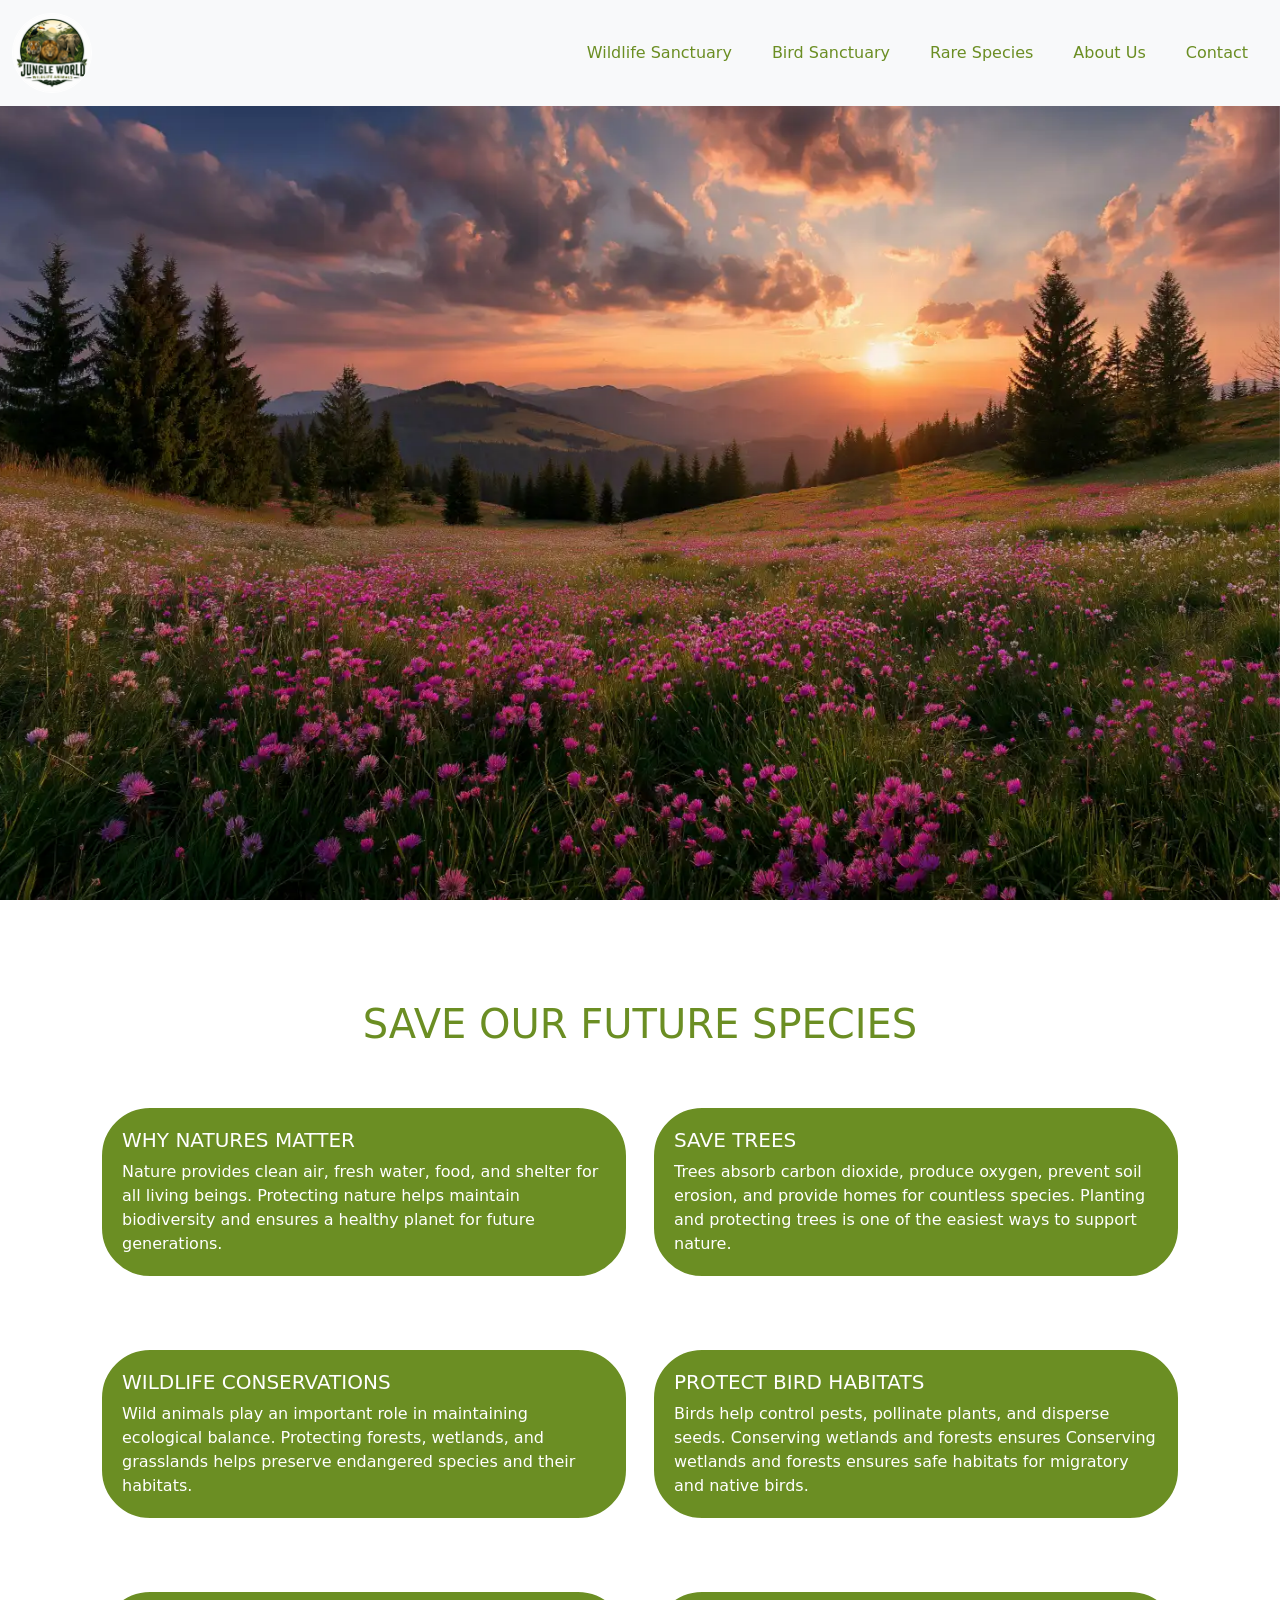
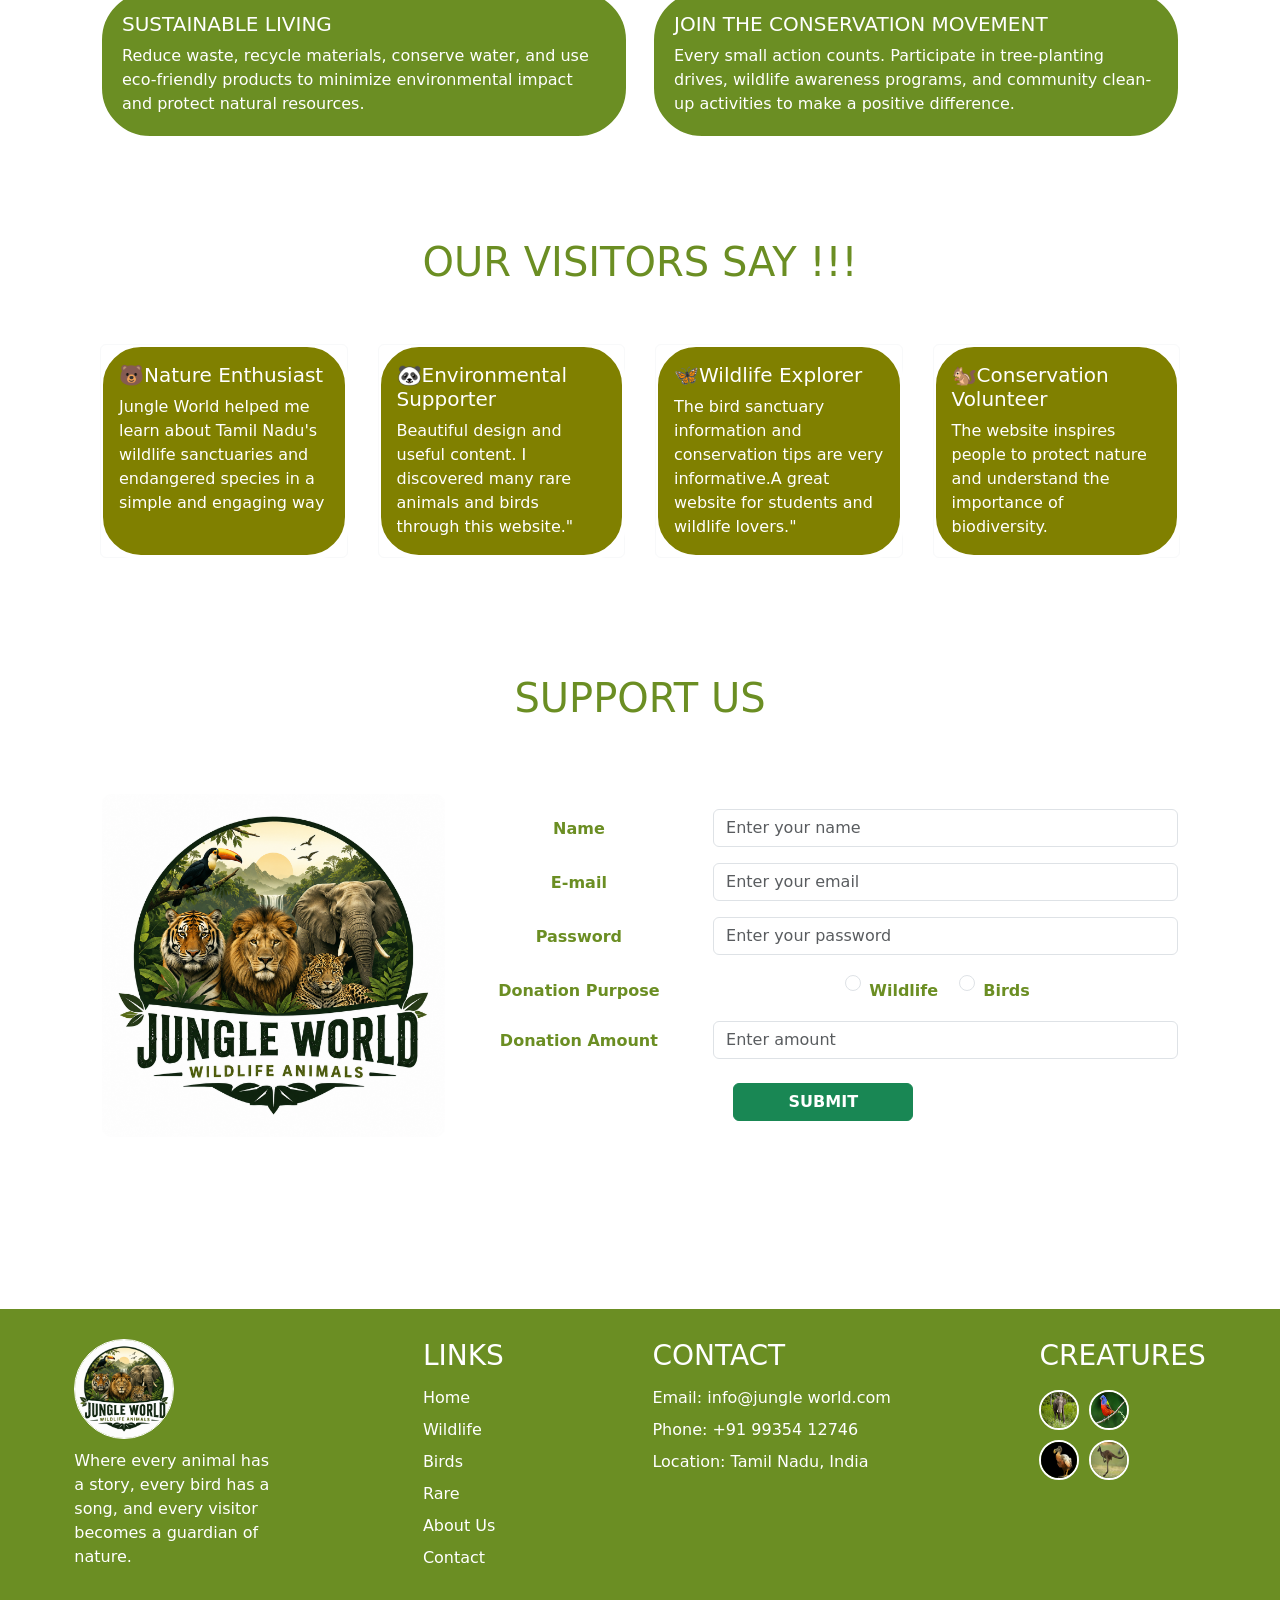
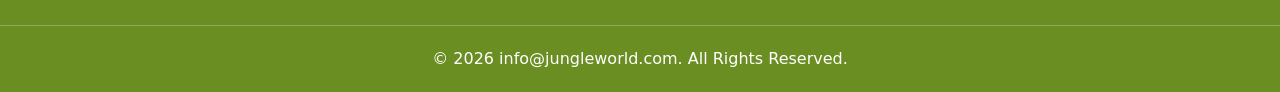
==== about.html @ 13a26d9e "jungle world website" ====
<!DOCTYPE html>
<html lang="en">

<head>
    <meta charset="UTF-8">
    <meta name="viewport" content="width=device-width, initial-scale=1.0">
    <title>about</title>

    <link href="https://cdn.jsdelivr.net/npm/bootstrap@5.3.8/dist/css/bootstrap.min.css" rel="stylesheet">
    <link rel="stylesheet" href="style.css">
</head>

<body>

    <!--Navbar-->
    <nav class="navbar bg-body-tertiary fixed-top">
        <div class="container-fluid">
            <a class="navbar-brand" href="./index.html"><img src="./images/logo.png" alt="img" height="80px"
                    width="80px"></a>
            <div class="offcanvas-body desktop-menu">
                <ul>
                    <a href="./wild.html">
                        <li class="nav-item">Wildlife Sanctuary</li>
                    </a>
                    <a href="./birds.html">
                        <li class="nav-item">Bird Sanctuary</li>
                    </a>
                    <a href="./rare.html">
                        <li class="nav-item">Rare Species</li>
                    </a>
                    <a href="./about.html">
                        <li class="nav-item">About Us</li>
                    </a>
                    <a href="./contact.html">
                        <li class="nav-item">Contact</li>
                    </a>

                </ul>

            </div>
            <div class="menu">
                <button class="navbar-toggler" type="button" data-bs-toggle="offcanvas"
                    data-bs-target="#offcanvasNavbar" aria-controls="offcanvasNavbar" aria-label="Toggle navigation">
                    <span class="navbar-toggler-icon"></span>
                </button>
                <div class="offcanvas offcanvas-end" tabindex="-1" id="offcanvasNavbar"
                    aria-labelledby="offcanvasNavbarLabel">
                    <div class="offcanvas-header">
                        <h5 class="offcanvas-title" id="offcanvasNavbarLabel">Jungel Journey</h5>
                        <button type="button" class="btn-close" data-bs-dismiss="offcanvas" aria-label="Close"></button>
                    </div>
                    <div class="offcanvas-body">
                        <ul class="navbar-nav justify-content-end flex-grow-1 pe-3">
                            <li class="nav-item">
                                <a class="nav-link active" aria-current="page" href="./index.html">Home</a>
                            </li>
                            <li class="nav-item">
                                <a class="nav-link active" aria-current="page" href="./wild.html">Wildlife Sanctuary</a>
                            </li>
                            <li class="nav-item">
                                <a class="nav-link active" aria-current="page" href="./birds.html">Bird Sanctuary</a>
                            </li>
                            <li class="nav-item">
                                <a class="nav-link active" aria-current="page" href="./rare.html">Rare Species</a>
                            </li>
                            <li class="nav-item">
                                <a class="nav-link active" aria-current="page" href="./about.html">About Us</a>
                            </li>
                            <li class="nav-item">
                                <a class="nav-link active" aria-current="page" href="./contact.html">Contact</a>
                            </li>
                        </ul>

                    </div>
                </div>
            </div>
        </div>
    </nav>


    <!-- Carousel 
    <div id="carouselExample" class="carousel slide">
        <div class="carousel-inner">
            <div class="carousel-item active">
                <img src="./images/abt2.jpg" class="d-block w-100" alt="...">
            </div>
            <div class="carousel-item">
                <img src="./images/abt3.webp" class="d-block w-100" alt="...">
            </div>
            <div class="carousel-item">
                <img src="./images/abt.jpg" class="d-block w-100" alt="...">
            </div>
        </div>
        <button class="carousel-control-prev" type="button" data-bs-target="#carouselExample" data-bs-slide="prev">
            <span class="carousel-control-prev-icon" aria-hidden="true"></span>
            <span class="visually-hidden">Previous</span>
        </button>
        <button class="carousel-control-next" type="button" data-bs-target="#carouselExample" data-bs-slide="next">
            <span class="carousel-control-next-icon" aria-hidden="true"></span>
            <span class="visually-hidden">Next</span>
        </button>
    </div>-->

    <!--carousel-->
    <div id="carouselExampleSlidesOnly" class="carousel slide" data-bs-ride="carousel" data-bs-interval="1000">
        <div class="carousel-inner">
            <div class="carousel-item active">
                <img src="./images/abt2.jpg" class="d-block w-100" alt="...">
            </div>
            <div class="carousel-item">
                <img src="./images/abt3.webp" class="d-block w-100" alt="...">
            </div>
            <div class="carousel-item">
                <img src="./images/abt.jpg" class="d-block w-100" alt="...">
            </div>
        </div>
    </div>



    <!--content-->

    <div class="three">
        <div class="third">
            <h1>SAVE OUR FUTURE SPECIES</h1>
            <div class="quotes">
                <div class="row">

                    <div class="col-sm-6 mb-3 mb-sm-0">
                        <div class="card">
                            <div class="card-body">
                                <h5 class="card-title">WHY NATURES MATTER</h5>
                                <p class="card-text">Nature provides clean air, fresh water, food, and shelter for all
                                    living beings. Protecting nature helps maintain biodiversity and ensures a healthy
                                    planet for future generations.</p>

                            </div>
                        </div>

                    </div>

                    <div class="col-sm-6">
                        <div class="card">
                            <div class="card-body">
                                <h5 class="card-title">SAVE TREES</h5>
                                <p class="card-text">Trees absorb carbon dioxide, produce oxygen, prevent soil erosion,
                                    and
                                    provide homes for countless species. Planting and protecting trees is one of the
                                    easiest
                                    ways to support nature.</p>
                            </div>
                        </div>
                    </div>

                    <div class="col-sm-6">
                        <div class="card" style="margin-top: 20px;">
                            <div class="card-body">
                                <h5 class="card-title">WILDLIFE CONSERVATIONS</h5>
                                <p class="card-text">Wild animals play an important role in maintaining ecological
                                    balance.
                                    Protecting forests, wetlands, and grasslands helps preserve endangered species and
                                    their
                                    habitats.</p>
                            </div>
                        </div>
                    </div>

                    <div class="col-sm-6">
                        <div class="card" style="margin-top: 20px;">
                            <div class="card-body">
                                <h5 class="card-title">PROTECT BIRD HABITATS</h5>
                                <p class="card-text">Birds help control pests, pollinate plants, and disperse seeds.
                                    Conserving wetlands and forests ensures Conserving wetlands and forests ensures safe habitats for migratory and native
                                    birds.
                                </p>
                            </div>
                        </div>
                    </div>

                    <div class="col-sm-6">
                        <div class="card" style="margin-top: 20px;">
                            <div class="card-body">
                                <h5 class="card-title">SUSTAINABLE LIVING</h5>
                                <p class="card-text">Reduce waste, recycle materials, conserve water, and use
                                    eco-friendly
                                    products to minimize environmental impact and protect natural resources.</p>
                            </div>
                        </div>
                    </div>

                    <div class="col-sm-6">
                        <div class="card" style="margin-top: 20px;">
                            <div class="card-body">
                                <h5 class="card-title">JOIN THE CONSERVATION MOVEMENT</h5>
                                <p class="card-text">Every small action counts. Participate in tree-planting drives,
                                    wildlife awareness programs, and community clean-up activities to make a positive
                                    difference.</p>
                            </div>
                        </div>
                    </div>


                </div>
            </div>
        </div>
    </div>

    <!--reviews-->

    <h1 class="revv">OUR VISITORS SAY !!!</h1>
    <div class="reviews">


        <div class="card border-light mb-3" style="max-width: 18rem;">

            <div class="card-body">
                <h5 class="card-title">🐻Nature Enthusiast</h5>
                <p class="card-text">Jungle World helped me learn about Tamil Nadu's wildlife sanctuaries and
                    endangered
                    species in a simple and engaging way</p>
            </div>
        </div>

        <div class="card border-light mb-3" style="max-width: 18rem;">

            <div class="card-body">
                <h5 class="card-title">🐼Environmental Supporter</h5>
                <p class="card-text">Beautiful design and useful content. I discovered many rare animals and birds
                    through this website."</p>
            </div>
        </div>

        <div class="card border-light mb-3" style="max-width: 18rem;">

            <div class="card-body">
                <h5 class="card-title">🦋Wildlife Explorer</h5>
                <p class="card-text">The bird sanctuary information and conservation tips are very informative.A
                    great
                    website for students and wildlife lovers."</p>
            </div>
        </div>

        <div class="card border-light mb-3" style="max-width: 18rem;">

            <div class="card-body">
                <h5 class="card-title">🐿️Conservation Volunteer</h5>
                <p class="card-text">The website inspires people to protect nature and understand the importance of
                    biodiversity.</p>
            </div>
        </div>
    </div>


    <!--donation-->

    <div class="dona">
        <h1>SUPPORT US</h1>

        <div class="donation-form container">
            <div class="row align-items-center">

                <!-- Image -->
                <div class="col-md-4 text-center">
                   <a href="./index.html"><img src="./images/logo.png" alt="Donation" class="img-fluid"></a>
                </div>

                <!-- Form -->
                <div class="col-md-8">
                    <form>

                        <div class="row mb-3">
                            <div class="col-md-4">
                                <label>Name</label>
                            </div>
                            <div class="col-md-8">
                                <input type="text" class="form-control" placeholder="Enter your name">
                            </div>
                        </div>

                        <div class="row mb-3">
                            <div class="col-md-4">
                                <label>E-mail</label>
                            </div>
                            <div class="col-md-8">
                                <input type="email" class="form-control" placeholder="Enter your email">
                            </div>
                        </div>

                        <div class="row mb-3">
                            <div class="col-md-4">
                                <label>Password</label>
                            </div>
                            <div class="col-md-8">
                                <input type="password" class="form-control" placeholder="Enter your password">
                            </div>
                        </div>

                        <div class="row mb-3">
                            <div class="col-md-4">
                                <label>Donation Purpose</label>
                            </div>
                            <div class="col-md-8">

                                <div class="form-check form-check-inline">
                                    <input class="form-check-input" type="radio" name="purpose" id="wildlife">
                                    <label class="form-check-label" for="wildlife">Wildlife</label>
                                </div>

                                <div class="form-check form-check-inline">
                                    <input class="form-check-input" type="radio" name="purpose" id="birds">
                                    <label class="form-check-label" for="birds">Birds</label>
                                </div>

                            </div>
                        </div>

                        <div class="row mb-4">
                            <div class="col-md-4">
                                <label>Donation Amount</label>
                            </div>
                            <div class="col-md-8">
                                <input type="number" class="form-control" placeholder="Enter amount">
                            </div>
                        </div>

                        <button type="submit" class="btn btn-success">
                            SUBMIT
                        </button>

                    </form>
                </div>

            </div>
        </div>
    </div>

    <!--footer-->

    <footer class="foot">
        <div class="foot1">

            <div class="section1">
                <a href="./index.html"><img src="./images/logo.png" alt="img" height="100px" width="100px"></a>
                <p>Where every animal has a story, every bird has a song, and every visitor becomes a guardian of
                    nature.</p>
            </div>

            <div class="section2">
                <h3>LINKS</h3>
                <div class="conn">
                    <a href="./index.html">
                        <p>Home</p>
                    </a>
                    <a href="./wild.html">
                        <p>Wildlife</p>
                    </a>
                    <a href="./birds.html">
                        <p>Birds</p>
                    </a>
                    <a href="./rare.html">
                        <p>Rare</p>
                    </a>
                    <a href="./about.html">
                        <p>About Us</p>
                    </a>
                    <a href="./contact.html">
                        <p>Contact</p>
                    </a>
                </div>

            </div>



            <div class="section3">
                <h3>CONTACT</h3>
                <div class="secc">
                    <p>Email: info@jungle world.com</p>
                    <p>Phone: +91 99354 12746</p>
                    <p>Location: Tamil Nadu, India</p>
                </div>
            </div>

            <div class="section4">
                <h3>CREATURES</h3>
                <div class="se4">

                    <img src="./images/asia.jpg" alt="" height="40px" width="40px">
                    <img src="./images/bird1.jpg" alt="" height="40px" width="40px">
                    <img src="./images/dodo.webp" alt="" height="40px" width="40px">
                    <img src="./images/kangaroo.jpg" alt="" height="40px" width="40px">

                </div>
            </div>
        </div>
        <br>
        <hr>

        <div class="at">
            <p>© 2026 info@jungleworld.com. All Rights Reserved.</p>
        </div>

    </footer>

















    <script src="https://cdn.jsdelivr.net/npm/bootstrap@5.3.8/dist/js/bootstrap.bundle.min.js"></script>
</body>

</html>
---- style.css ----
/*home*/


.navbar-brand img {
    border: 1px solid white;
    border-radius: 100px;
    transition: 0.5;
}

.navbar-brand:hover {
    transform: scale(1.1);
}

.navbar-nav .nav-link {
    color: olivedrab !important;
    text-transform: uppercase;

}

#offcanvasNavbarLabel {
    color: olive !important;
    text-transform: uppercase;
}

.offcanvas-body ul {
    display: flex;
    justify-content: space-evenly;
    list-style: none;
    margin: 20px;
}

.offcanvas-body a{
    text-decoration: none;
    color: olivedrab;

}



/*carousel*/
 .carousel-item{
    height: 900px;
}

.carousel-item img{
    width: 100%;
    height: 100%;
    object-fit: cover;
}



/*about section*/

.secty {
    padding-top: 100px;
    text-align: center;
    margin-left: 100px;
    margin-right: 100px;
    color: olivedrab;
}

.sectyy p{
    width: 100%;
    max-width: 1150px;
    padding: 20px;
    color: black;
    margin: auto;
}

video {
    height: auto;
    max-width: 600px;
    width: 100%;
}

/*feature animals*/

.feat h2{
    padding-top: 100px;
}
.one img {
    border-radius: 30px;
    transition: 0.5s;
}

.one h5,
.one p{
    text-align: center;
}

.one img:hover {
    transform: scale(1.1);
}


/*wildlife habit*/

.habit .card{
    transition: 0.5s;
    margin: 10px 10px;
}

.habit .card:hover{
    transform: scale(1.1);

}

.habit h5,
.habit p{
    text-align: center;
}


/*map section*/

.map h1{
    text-align: center;
    padding-top: 50px;
    color: olivedrab;
}

.mapp{
    margin: 50px auto;
    width: fit-content;
    padding-top: 50px;
    transition: 0.5s;

}

.mapp:hover{
    transform: scale(1.1);
}

/*why section*/

.aboutt {
    padding: 80px 10%;
    text-align: center;
}

.aboutt h2 {
    margin-bottom: 40px;
    font-size: 40px;
    padding-top: 30px;
    color: olivedrab;
}

.aboutt-containerr {
    display: flex;
    gap: 25px;
    justify-content: center;
    flex-wrap: wrap;
    padding-top: 50px;
}

.cardd {
    background: white;
    padding: 30px;
    max-width: 300px;
    width: 100%;
    border-radius: 15px;
    box-shadow: 0 5px 15px rgba(0, 0, 0, 0.1);
    transition: 0.3s;
}

.cardd:hover {
    transform: translateY(+10px);
}

/*footer*/

.foot {
    background-color: olivedrab;
    color: white;
    padding-top: 30px;
    margin-top: 40px;
}

.foot1 {
    display: flex;
    justify-content:space-around;
}


.section1 img {
    border: 1px solid white;
    border-radius: 90px;
    transition: 0.9s;
}

.section1 img:hover {
    transform: scale(0.9);
}

.section1 p {
    padding-top: 10px;
    width: 200px;
    line-height: 1.5;
}
.section2 .conn{
        padding-top: 10px;
}
.conn a {
    text-decoration: none;
    cursor: pointer;
    color: white;
    line-height: 1;
}

.secc {
    padding-top: 10px;
    line-height: 1;
}


.se4 {
    display: grid;
    grid-template-columns: auto auto;
    gap: 10px;
    width: fit-content;
    transition: 0.6s;
    padding-top: 10px;
}

.se4 img {
    border: 2px solid white;
    border-radius: 80px;
    transition: 0.8s;

}

.se4 img:hover {
    transform: scale(1.2);
}

.at {
    text-align: center;
    padding: 5px;
}



/*wild*/

/*sanc*/


.sancc h3 {
    text-align: center;
    padding-top: 100px;
    color: olivedrab;
}

.sanc {
    display: grid;
    grid-template-columns: auto auto auto;
    padding-top: 50px;
    justify-content:center;
}
.sanc .card{
    margin: 20px 10px;
    transition: 0.5s;

}
.sanc .card:hover{
    transform: scale(1.1);

}

.card-img-top {
    padding: 15px;
}


.card-boody h5,
.card-boody p{
    text-align: center;
    padding: 10px;
}


/*map*/

.wild{
    padding-top: 100px;
}
.wild h3{
    text-align: center;
    color: olivedrab;
}

.wmap {
    padding-top: 50px;
    display: grid;
    grid-template-columns: auto auto ;
    justify-content:space-evenly;
}
.con33 h5{
    text-align: center;
    padding: 10px;
}


.para h5 {
    padding-top: 20px;
    font-style: italic;
    font-weight: 500;
    border: 2px solid black;
    border-radius: 10px;
    transition: 0.5s;
    padding: 15px;
    box-shadow: 2px 2px 2px black;
}

.para h5:hover {
    transform: scale(1.1);
}


/*rare */
/*extint species*/

.container h2{
    padding-top: 50px;
    color: olivedrab;
}

.card{
    margin-bottom: 50px;
}
.card img{
    width:100%;
    height: 250px;
    object-fit: cover;
}

.card-bodyy h5,
.card-bodyy p {
    text-align: center;
    padding: 5px;
}


/*about*/

/*content*/


.three {
    margin-left: 100px;
    margin-right: 100px;
}

.third h1 {
    text-align: center;
    padding-top: 100px;
    color: olivedrab;
}

.quotes {
    padding-top: 50px;
}

.quotes .card-body{
    border: 2px solid white;
    border-radius: 50px;
    background-color: olivedrab;
    color: white;
    padding: 20px;
}

.quotes .card{
    border: none;
}

/*reviews*/

.revv{
    padding-top: 50px; 
    text-align: center;
    color: olivedrab;
}


.reviews {
    padding-top: 50px;
    gap: 30px;
    margin-left: 100px;
    margin-right: 100px;
    display: grid;
    grid-template-columns: auto auto auto auto;
}


.reviews .card-body {
    border: 2px solid white;
    border-radius: 40px;
    box-shadow: 2px 2px 2px 2px;
    transition: 0.5s;
    background-color: olive;
    color: white;
}

.reviews .card-body:hover{
    transform:scale(1.1)
}


.dona {
    padding: 100px 0;
    text-align: center;
    color: olivedrab;
}

.donation-form {
    margin-top: 40px;
    border: 2px solid white;
    border-radius: 10px;
    padding: 30px;
}

.donation-form img {
    border-radius: 10px;
}

.donation-form label {
    font-weight: bold;
    margin-top: 8px;
}

.donation-form .btn {
    width: 180px;
    font-weight: bold;
}

.donation-form .btn:hover {
    background-color: olivedrab;
}

/*contact*/

/*achieve*/

.achieve {
    padding-top: 100px;
    display: flex;
    justify-content:center;
    gap: 20px;
  
}

.achh1,
.achh2,
.achh3 {
    width: 300px;
    height: 250px;
    background-repeat: no-repeat;
    background-size: cover;
    background-position: center;
}



.achh1 {
    background-image: url("./images/box1.jpg");
}

.achh2 {
    background-image: url("./images/box2.webp");
}

.achh3 {
    background-image: url("./images/box3.png");
}



.ach {
    padding-top: 100px;
    text-align: center;
    color: olivedrab;
}

/*contact*/

.contactus {
    text-align: center;
    padding-top: 100px;
}


.contactus h1 {
    color: olivedrab;

}

.contactus p {
    padding-top: 15px;
}


.contact {
    display: flex;
    justify-content: space-between;
    align-items: center;
    gap: 50px;
    padding: 80px 100px;
    flex-wrap: wrap;
}

.con2 {
    flex: 1;
    display: flex;
    flex-direction: column;
    gap: 25px;
}


.con3 {
    flex: 1;
}


.info1 {
    width: 300px;
    height: 60px;
    border: 2px solid black;
    border-radius: 40px;
    display: flex;
    align-items: center;
    justify-content: center;
    gap: 10px;
    font-size: 18px;
}

.info1 i {
    color: olivedrab;
    font-size: 22px;
}



@media (max-width:767px){

    .carousel-item{
        height:300px;
    }
    .offcanvas-body ul{
        display: none;
    }

    .secty,
    .three{
        margin:20px;
    }

    .sectyy p{
        width:100%;
    }

    video{
        width:100%;
        height:auto;
    }

    .sanc,
    .reviews,
    .wmap,
    .achieve{
        display:grid;
        grid-template-columns:1fr;
    }

    .foot1{
        flex-direction:column;
        gap:30px;
        text-align:center;
    }

   /* .section1 p{
        margin-left: 60px;

    }*/

    .aboutt-containerr{
        flex-direction:column;
        align-items:center;
    }

    .mapp{
        margin:20px;
    }

    .mapp img{
        width:100%;
        height:auto;
    }

    .contact{
        flex-direction:column;
        padding:40px 20px;
    }

    .con2,
    .con3{
        width:100%;
    }

    .info1{
        width:100%;
    }

    .donation-form{
        padding:20px;
    }

    .donation-form img{
        margin-bottom:20px;
    }

    .card{
        margin-bottom:20px;
    }

}


@media (min-width:768px) and (max-width:991px){

    .carousel-item{
        height:500px;
    }

    /*.offcanvas-body ul{
        display: none;
    }*/


    .secty,
    .three{
        margin:40px;
    }

    .sectyy p{
        width:100%;
    }

    video{
        width:100%;
        height:auto;
    }

    .sanc{
        grid-template-columns:repeat(2,1fr);
        gap:20px;
    }

    .reviews{
        grid-template-columns:repeat(2,1fr);
        margin:30px;
    }

    .wmap{
        grid-template-columns:1fr;
    }

    .mapp{
        margin:30px auto;
    }

    .mapp img{
        width:100%;
        height:auto;
    }

    .contact{
        padding:60px 40px;
    }

    .foot1{
        flex-wrap:wrap;
        gap:40px;
    }

}


@media (min-width:992px){

    .carousel-item{
        height:900px;
    }

   .menu{
    display: none;
   }
   
   .offcanvas-body ul {
    display: flex;
    justify-content: flex-end;
    list-style: none;
    margin: 20px;
    gap: 40px;
}

    .sanc{
        grid-template-columns:repeat(3,1fr);
        margin-left: 20px;
    }

    .reviews{
        grid-template-columns:repeat(4,1fr);
    }

    .wmap{
        grid-template-columns:repeat(2,1fr);
        margin-left: 50px;

    }

}
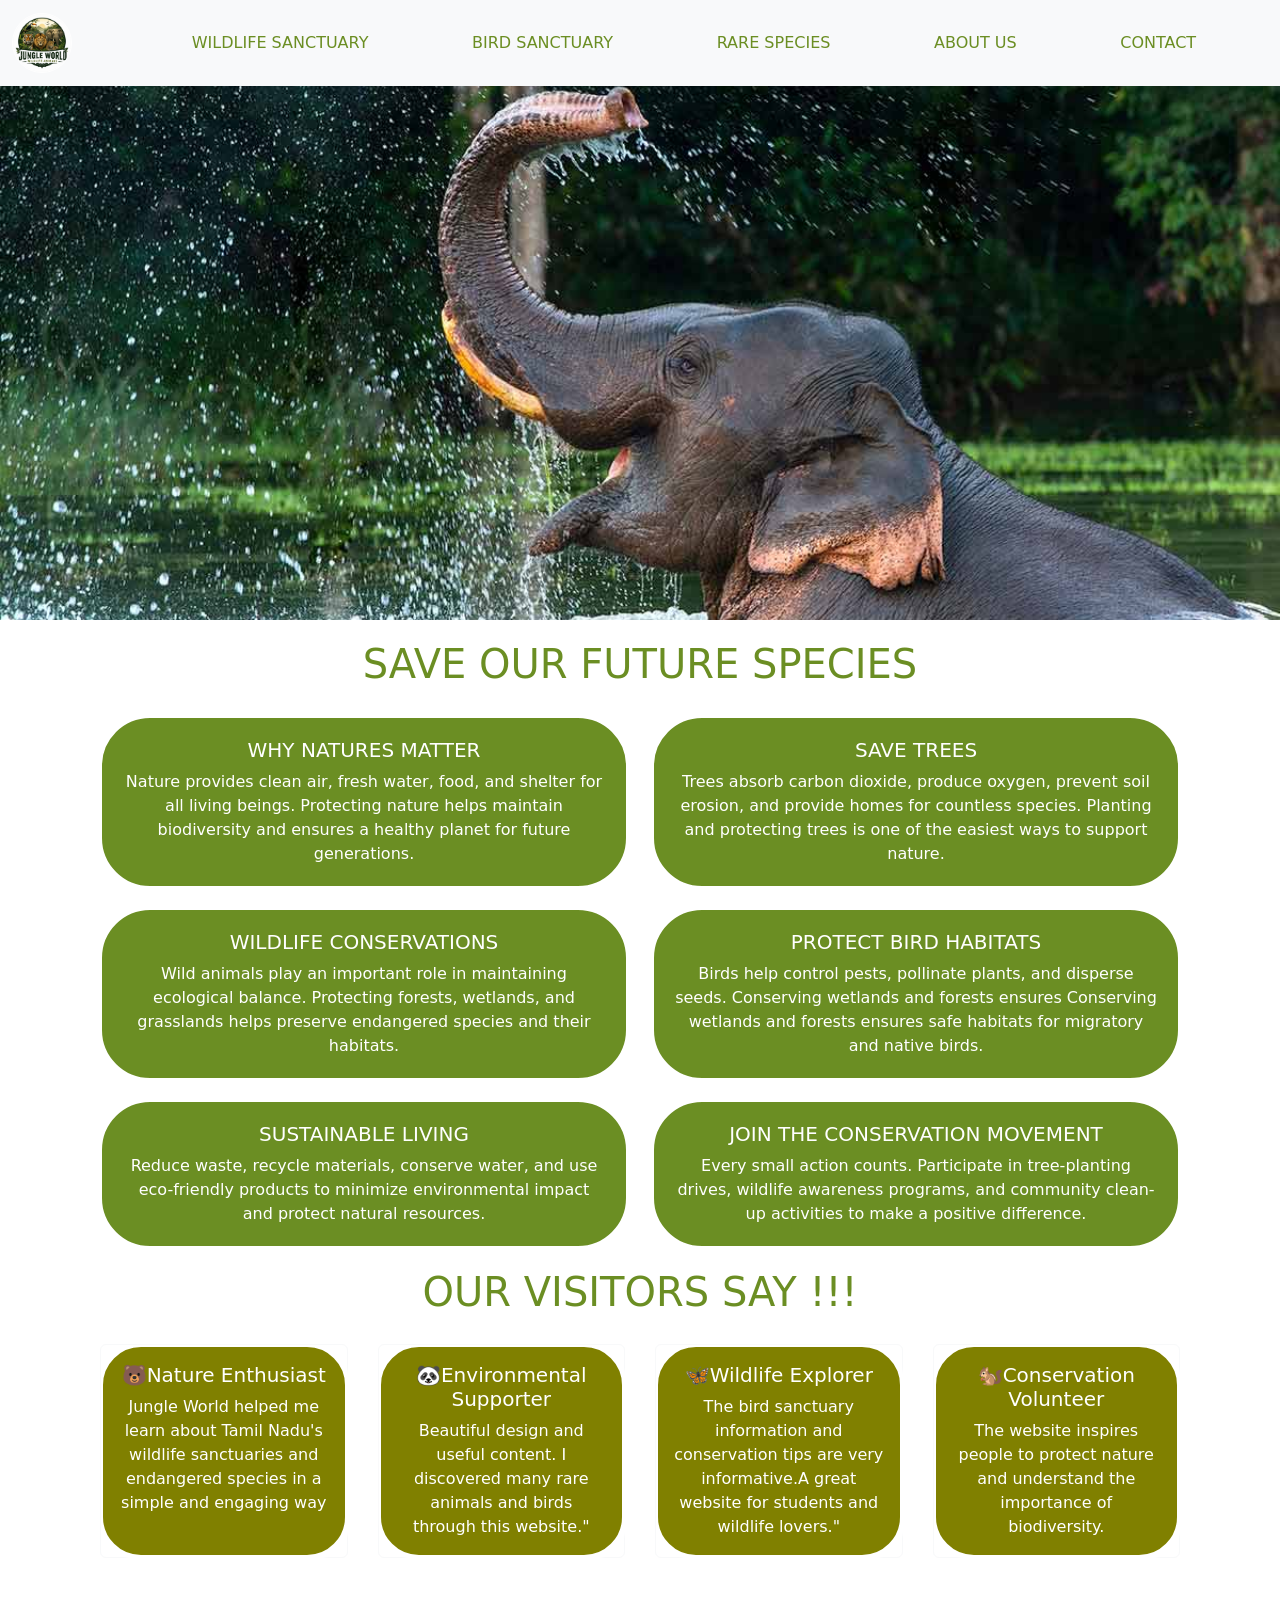
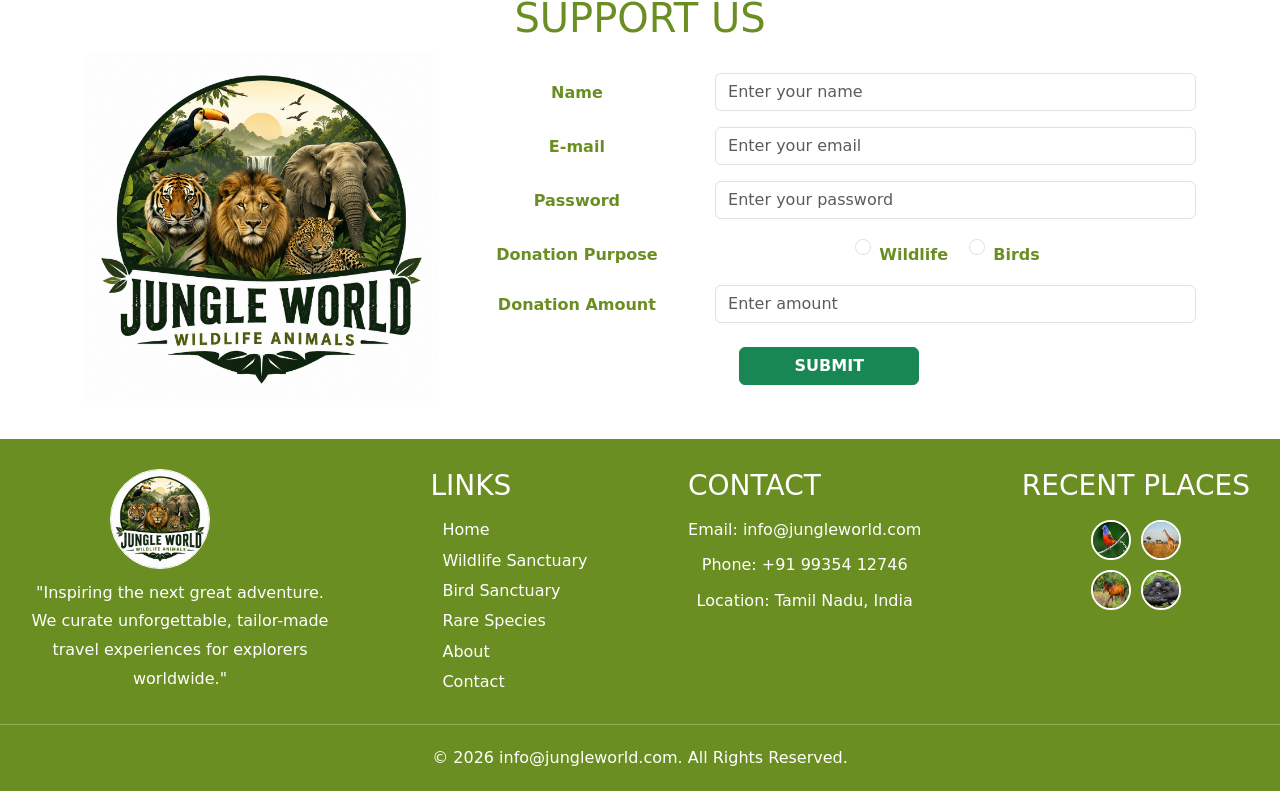
==== commit 2c2abed2: "updated website" ====
--- a/about.html
+++ b/about.html
@@ -15,106 +15,54 @@
     <!--Navbar-->
     <nav class="navbar bg-body-tertiary fixed-top">
         <div class="container-fluid">
-            <a class="navbar-brand" href="./index.html"><img src="./images/logo.png" alt="img" height="80px"
-                    width="80px"></a>
-            <div class="offcanvas-body desktop-menu">
-                <ul>
-                    <a href="./wild.html">
-                        <li class="nav-item">Wildlife Sanctuary</li>
-                    </a>
-                    <a href="./birds.html">
-                        <li class="nav-item">Bird Sanctuary</li>
-                    </a>
-                    <a href="./rare.html">
-                        <li class="nav-item">Rare Species</li>
-                    </a>
-                    <a href="./about.html">
-                        <li class="nav-item">About Us</li>
-                    </a>
-                    <a href="./contact.html">
-                        <li class="nav-item">Contact</li>
-                    </a>
-
-                </ul>
-
-            </div>
-            <div class="menu">
-                <button class="navbar-toggler" type="button" data-bs-toggle="offcanvas"
-                    data-bs-target="#offcanvasNavbar" aria-controls="offcanvasNavbar" aria-label="Toggle navigation">
-                    <span class="navbar-toggler-icon"></span>
-                </button>
-                <div class="offcanvas offcanvas-end" tabindex="-1" id="offcanvasNavbar"
-                    aria-labelledby="offcanvasNavbarLabel">
-                    <div class="offcanvas-header">
-                        <h5 class="offcanvas-title" id="offcanvasNavbarLabel">Jungel Journey</h5>
-                        <button type="button" class="btn-close" data-bs-dismiss="offcanvas" aria-label="Close"></button>
-                    </div>
-                    <div class="offcanvas-body">
-                        <ul class="navbar-nav justify-content-end flex-grow-1 pe-3">
-                            <li class="nav-item">
-                                <a class="nav-link active" aria-current="page" href="./index.html">Home</a>
-                            </li>
-                            <li class="nav-item">
-                                <a class="nav-link active" aria-current="page" href="./wild.html">Wildlife Sanctuary</a>
-                            </li>
-                            <li class="nav-item">
-                                <a class="nav-link active" aria-current="page" href="./birds.html">Bird Sanctuary</a>
-                            </li>
-                            <li class="nav-item">
-                                <a class="nav-link active" aria-current="page" href="./rare.html">Rare Species</a>
-                            </li>
-                            <li class="nav-item">
-                                <a class="nav-link active" aria-current="page" href="./about.html">About Us</a>
-                            </li>
-                            <li class="nav-item">
-                                <a class="nav-link active" aria-current="page" href="./contact.html">Contact</a>
-                            </li>
-                        </ul>
-
-                    </div>
-                </div>
-            </div>
+            <a class="navbar-brand" href="./index.html"><img src="./images/logo.png" alt="img" height="60px"
+                    width="60px"></a>
+
+            <div class="offcanvas-body">
+                <div class="mennu">
+                    <ul>
+                        <a href="./wild.html">
+                            <li class="nav-item">Wildlife Sanctuary</li>
+                        </a>
+                        <a href="./birds.html">
+                            <li class="nav-item">Bird Sanctuary</li>
+                        </a>
+                        <a href="./rare.html">
+                            <li class="nav-item">Rare Species</li>
+                        </a>
+                        <a href="./about.html">
+                            <li class="nav-item">About Us</li>
+                        </a>
+                        <a href="./contact.html">
+                            <li class="nav-item">Contact</li>
+                        </a>
+
+                    </ul>
+                </div>
+
+
+            </div>
+
         </div>
     </nav>
 
-
-    <!-- Carousel 
-    <div id="carouselExample" class="carousel slide">
+    <!--carousel-->
+    <div id="carouselExampleSlidesOnly" class="carousel slide homeslidecarousel" data-bs-ride="carousel"
+        data-bs-interval="1000">
         <div class="carousel-inner">
             <div class="carousel-item active">
-                <img src="./images/abt2.jpg" class="d-block w-100" alt="...">
+                <img src="./images/img.jpg" class="d-block w-100" alt="...">
             </div>
             <div class="carousel-item">
-                <img src="./images/abt3.webp" class="d-block w-100" alt="...">
+                <img src="./images/img1.jpg" class="d-block w-100" alt="...">
             </div>
             <div class="carousel-item">
-                <img src="./images/abt.jpg" class="d-block w-100" alt="...">
-            </div>
-        </div>
-        <button class="carousel-control-prev" type="button" data-bs-target="#carouselExample" data-bs-slide="prev">
-            <span class="carousel-control-prev-icon" aria-hidden="true"></span>
-            <span class="visually-hidden">Previous</span>
-        </button>
-        <button class="carousel-control-next" type="button" data-bs-target="#carouselExample" data-bs-slide="next">
-            <span class="carousel-control-next-icon" aria-hidden="true"></span>
-            <span class="visually-hidden">Next</span>
-        </button>
-    </div>-->
-
-    <!--carousel-->
-    <div id="carouselExampleSlidesOnly" class="carousel slide" data-bs-ride="carousel" data-bs-interval="1000">
-        <div class="carousel-inner">
-            <div class="carousel-item active">
-                <img src="./images/abt2.jpg" class="d-block w-100" alt="...">
-            </div>
-            <div class="carousel-item">
-                <img src="./images/abt3.webp" class="d-block w-100" alt="...">
-            </div>
-            <div class="carousel-item">
-                <img src="./images/abt.jpg" class="d-block w-100" alt="...">
+                <img src="./images/img22.jpg" class="d-block w-100" alt="...">
             </div>
         </div>
     </div>
+
+
 
 
 
@@ -170,7 +118,8 @@
                             <div class="card-body">
                                 <h5 class="card-title">PROTECT BIRD HABITATS</h5>
                                 <p class="card-text">Birds help control pests, pollinate plants, and disperse seeds.
-                                    Conserving wetlands and forests ensures Conserving wetlands and forests ensures safe habitats for migratory and native
+                                    Conserving wetlands and forests ensures Conserving wetlands and forests ensures safe
+                                    habitats for migratory and native
                                     birds.
                                 </p>
                             </div>
@@ -261,7 +210,7 @@
 
                 <!-- Image -->
                 <div class="col-md-4 text-center">
-                   <a href="./index.html"><img src="./images/logo.png" alt="Donation" class="img-fluid"></a>
+                    <a href="./index.html"><img src="./images/logo.png" alt="Donation" class="img-fluid"></a>
                 </div>
 
                 <!-- Form -->
@@ -336,72 +285,70 @@
 
     <!--footer-->
 
-    <footer class="foot">
-        <div class="foot1">
-
-            <div class="section1">
+    <footer class="foott">
+        <div class="foott1">
+
+            <div class="sections1">
                 <a href="./index.html"><img src="./images/logo.png" alt="img" height="100px" width="100px"></a>
-                <p>Where every animal has a story, every bird has a song, and every visitor becomes a guardian of
-                    nature.</p>
-            </div>
-
-            <div class="section2">
+                <p>"Inspiring the next great adventure. We curate unforgettable, tailor-made travel experiences for
+                    explorers worldwide."</p>
+            </div>
+
+            <div class="sections2">
                 <h3>LINKS</h3>
-                <div class="conn">
+                <ul>
                     <a href="./index.html">
-                        <p>Home</p>
+                        <li>Home</li>
                     </a>
                     <a href="./wild.html">
-                        <p>Wildlife</p>
+                        <li>Wildlife Sanctuary</li>
                     </a>
                     <a href="./birds.html">
-                        <p>Birds</p>
+                        <li>Bird Sanctuary</li>
                     </a>
                     <a href="./rare.html">
-                        <p>Rare</p>
+                        <li>Rare Species</li>
                     </a>
                     <a href="./about.html">
-                        <p>About Us</p>
+                        <li>About</li>
                     </a>
                     <a href="./contact.html">
-                        <p>Contact</p>
-                    </a>
-                </div>
-
-            </div>
-
-
-
-            <div class="section3">
+                        <li>Contact</li>
+                    </a>
+                </ul>
+            </div>
+
+            <div class="sections3">
                 <h3>CONTACT</h3>
                 <div class="secc">
-                    <p>Email: info@jungle world.com</p>
+                    <p>Email: info@jungleworld.com</p>
                     <p>Phone: +91 99354 12746</p>
                     <p>Location: Tamil Nadu, India</p>
                 </div>
             </div>
 
-            <div class="section4">
-                <h3>CREATURES</h3>
+            <div class="sections4">
+                <h3>RECENT PLACES</h3>
                 <div class="se4">
 
-                    <img src="./images/asia.jpg" alt="" height="40px" width="40px">
                     <img src="./images/bird1.jpg" alt="" height="40px" width="40px">
-                    <img src="./images/dodo.webp" alt="" height="40px" width="40px">
-                    <img src="./images/kangaroo.jpg" alt="" height="40px" width="40px">
+                    <img src="./images/giraffe.jpg" alt="" height="40px" width="40px">
+                    <img src="./images/horse.jpg" alt="" height="40px" width="40px">
+                    <img src="./images/monkey.jpg" alt="" height="40px" width="40px">
 
                 </div>
             </div>
         </div>
         <br>
-        <hr>
-
-        <div class="at">
+
+        <div class="horiz">
+            <hr>
+        </div>
+        <div class=" lastt">
             <p>© 2026 info@jungleworld.com. All Rights Reserved.</p>
         </div>
 
     </footer>
-
 
 
 
--- a/style.css
+++ b/style.css
@@ -1,5 +1,4 @@
 /*home*/
-
 
 .navbar-brand img {
     border: 1px solid white;
@@ -7,14 +6,8 @@
     transition: 0.5;
 }
 
-.navbar-brand:hover {
+.navbar-brand img:hover{
     transform: scale(1.1);
-}
-
-.navbar-nav .nav-link {
-    color: olivedrab !important;
-    text-transform: uppercase;
-
 }
 
 #offcanvasNavbarLabel {
@@ -24,7 +17,7 @@
 
 .offcanvas-body ul {
     display: flex;
-    justify-content: space-evenly;
+    justify-content: space-around;
     list-style: none;
     margin: 20px;
 }
@@ -32,102 +25,151 @@
 .offcanvas-body a{
     text-decoration: none;
     color: olivedrab;
-
-}
-
-
-
-/*carousel*/
- .carousel-item{
-    height: 900px;
-}
-
-.carousel-item img{
+    text-transform: uppercase;
+
+}
+
+.carousel-item img {
     width: 100%;
-    height: 100%;
-    object-fit: cover;
-}
-
-
+    height: auto;
+    object-fit:contain;
+}
+.homeslidecarousel{
+    height: 620px !important;
+    overflow: hidden;
+}
 
 /*about section*/
 
 .secty {
-    padding-top: 100px;
-    text-align: center;
-    margin-left: 100px;
-    margin-right: 100px;
+    padding-top: 30px;
+    text-align: center;
+    margin-left: 50px;
+    margin-right: 50px;
     color: olivedrab;
 }
 
 .sectyy p{
     width: 100%;
-    max-width: 1150px;
-    padding: 20px;
+    max-width: 1200px;
+    padding: 10px;
     color: black;
-    margin: auto;
 }
 
 video {
     height: auto;
-    max-width: 600px;
+    max-width: 900px;
     width: 100%;
 }
 
 /*feature animals*/
 
-.feat h2{
-    padding-top: 100px;
-}
+.headd h2{
+    text-align: center;
+    color: olivedrab;
+    padding-top: 20px;
+}
+
+.fett {
+    display: flex;
+    flex-wrap: wrap;
+    gap: 10px;
+    justify-content: center;
+    padding-top: 20px;
+}
+
+.fett1 {
+    width: 30%;
+}
+
 .one img {
-    border-radius: 30px;
+    width: 400px;
+    height: 200px;
+    object-fit: cover;
     transition: 0.5s;
-}
-
-.one h5,
-.one p{
-    text-align: center;
-}
-
-.one img:hover {
-    transform: scale(1.1);
+    border-radius: 20px;
+}
+.one img:hover{
+    transform: scale(0.9);
+}
+.one h5,p{
+    text-align: center;
+}
+.one h5 {
+    margin: 10px 0 5px;
+    font-size: 20px;
+}
+.one p {
+    margin: 0;
 }
 
 
 /*wildlife habit*/
 
-.habit .card{
+.container h2{
+    text-align: center;
+    color: olivedrab;
+    padding-top: 25px;
+}
+
+.habit-container {
+    display: flex;
+    flex-wrap: wrap;
+    gap: 20px;
+    justify-content: center;
+    padding-top: 25px;
+}
+
+.habit-card {
+    width:100%;
+    max-width: 500px;
+    background: white;
+    border-radius: 10px;
+    overflow: hidden;
+    box-shadow: 0 4px 10px rgba(0, 0, 0, 0.1);
+}
+
+.habit-card img {
+    width: 100%;
+    height: 300px;
+    object-fit: cover;
+}
+
+.habit-body {
+    padding: 20px;
+}
+
+.habit-body h5 {
+    font-size: 22px;
+    margin-bottom: 10px;
+    text-align: center;
+}
+
+.habit-body p {
+    line-height: 1.6;
+    color: #555;
+}
+
+
+
+/*map section*/
+
+.map h1{
+    text-align: center;
+    padding-top: 30px;
+    color: olivedrab;
+}
+
+.mapp{
+    margin: 0px auto;
+    width:fit-content;
+    padding-top: 20px;
     transition: 0.5s;
-    margin: 10px 10px;
-}
-
-.habit .card:hover{
-    transform: scale(1.1);
-
-}
-
-.habit h5,
-.habit p{
-    text-align: center;
-}
-
-
-/*map section*/
-
-.map h1{
-    text-align: center;
-    padding-top: 50px;
-    color: olivedrab;
-}
-
-.mapp{
-    margin: 50px auto;
-    width: fit-content;
-    padding-top: 50px;
-    transition: 0.5s;
-
-}
-
+}
+.mapp img{
+    width: 800px;
+    height: 400px;
+}
 .mapp:hover{
     transform: scale(1.1);
 }
@@ -135,14 +177,12 @@
 /*why section*/
 
 .aboutt {
-    padding: 80px 10%;
+    padding-top: 30px;
     text-align: center;
 }
 
 .aboutt h2 {
-    margin-bottom: 40px;
     font-size: 40px;
-    padding-top: 30px;
     color: olivedrab;
 }
 
@@ -151,7 +191,7 @@
     gap: 25px;
     justify-content: center;
     flex-wrap: wrap;
-    padding-top: 50px;
+    padding-top: 30px;
 }
 
 .cardd {
@@ -162,6 +202,7 @@
     border-radius: 15px;
     box-shadow: 0 5px 15px rgba(0, 0, 0, 0.1);
     transition: 0.3s;
+    margin-bottom: 20px;
 }
 
 .cardd:hover {
@@ -170,77 +211,84 @@
 
 /*footer*/
 
-.foot {
+.foott {
     background-color: olivedrab;
     color: white;
-    padding-top: 30px;
-    margin-top: 40px;
-}
-
-.foot1 {
+    margin-top: 30px;
+   
+}
+
+.foott1 {
     display: flex;
-    justify-content:space-around;
-}
-
-
-.section1 img {
+    padding-top: 30px ;
+    justify-content: space-between;
+    gap: 30px;
+    margin: 0 30px;
+
+}
+
+.sections1 img {
     border: 1px solid white;
-    border-radius: 90px;
-    transition: 0.9s;
-}
-
-.section1 img:hover {
+    border-radius: 100px;
+    margin-left: 80px;
+    transition: 0.5s;
+}
+
+.sections1 img:hover {
     transform: scale(0.9);
 }
 
-.section1 p {
+.sections1 p {
     padding-top: 10px;
-    width: 200px;
-    line-height: 1.5;
-}
-.section2 .conn{
-        padding-top: 10px;
-}
-.conn a {
+    width: 300px;
+    line-height: 1.8;
+}
+
+ .sections2 ul {
+    list-style: none;
+    margin-left: -20px; 
+    padding-top: 5px;
+} 
+
+.sections2 ul a {
     text-decoration: none;
-    cursor: pointer;
+    line-height: 1.9;
     color: white;
-    line-height: 1;
 }
 
 .secc {
+    line-height: 1.2;
     padding-top: 10px;
-    line-height: 1;
-}
-
+}
 
 .se4 {
     display: grid;
-    grid-template-columns: auto auto;
+    grid-template-columns: repeat(2, auto);
     gap: 10px;
-    width: fit-content;
-    transition: 0.6s;
     padding-top: 10px;
+    justify-content: center;
 }
 
 .se4 img {
-    border: 2px solid white;
+    border: 2px solid;
     border-radius: 80px;
-    transition: 0.8s;
-
+    transition: 0.5s;
 }
 
 .se4 img:hover {
     transform: scale(1.2);
 }
 
-.at {
+.horiz{
+    margin-top: -30px;
+}
+
+.lastt {
     text-align: center;
     padding: 5px;
 }
 
 
-
 /*wild*/
 
 /*sanc*/
@@ -248,14 +296,14 @@
 
 .sancc h3 {
     text-align: center;
-    padding-top: 100px;
+    padding-top: 30px;
     color: olivedrab;
 }
 
 .sanc {
     display: grid;
     grid-template-columns: auto auto auto;
-    padding-top: 50px;
+    /* padding-top: 20px; */
     justify-content:center;
 }
 .sanc .card{
@@ -264,7 +312,7 @@
 
 }
 .sanc .card:hover{
-    transform: scale(1.1);
+    transform: scale(0.9);
 
 }
 
@@ -283,7 +331,7 @@
 /*map*/
 
 .wild{
-    padding-top: 100px;
+    padding-top: 10px;
 }
 .wild h3{
     text-align: center;
@@ -291,7 +339,7 @@
 }
 
 .wmap {
-    padding-top: 50px;
+    padding-top: 10px;
     display: grid;
     grid-template-columns: auto auto ;
     justify-content:space-evenly;
@@ -318,21 +366,20 @@
 }
 
 
-/*rare */
+
 /*extint species*/
 
-.container h2{
-    padding-top: 50px;
-    color: olivedrab;
-}
-
-.card{
-    margin-bottom: 50px;
-}
+.species{
+    display: grid;
+    grid-template-columns: repeat(2, 1fr);
+    gap: 20px;
+    padding-top: 20px;
+}
+
 .card img{
     width:100%;
-    height: 250px;
-    object-fit: cover;
+    height: 300px;
+    object-fit:fill;
 }
 
 .card-bodyy h5,
@@ -343,23 +390,24 @@
 
 
 /*about*/
-
-/*content*/
-
 
 .three {
     margin-left: 100px;
     margin-right: 100px;
 }
 
+.card-title{
+    text-align: center;
+}
+
 .third h1 {
     text-align: center;
-    padding-top: 100px;
+    padding-top: 20px;
     color: olivedrab;
 }
 
 .quotes {
-    padding-top: 50px;
+    padding-top: 20px;
 }
 
 .quotes .card-body{
@@ -374,17 +422,15 @@
     border: none;
 }
 
-/*reviews*/
-
 .revv{
-    padding-top: 50px; 
+    padding-top: 20px; 
     text-align: center;
     color: olivedrab;
 }
 
 
 .reviews {
-    padding-top: 50px;
+    padding-top: 20px;
     gap: 30px;
     margin-left: 100px;
     margin-right: 100px;
@@ -408,16 +454,14 @@
 
 
 .dona {
-    padding: 100px 0;
+    padding-top: 20px;
     text-align: center;
     color: olivedrab;
 }
 
 .donation-form {
-    margin-top: 40px;
     border: 2px solid white;
     border-radius: 10px;
-    padding: 30px;
 }
 
 .donation-form img {
@@ -443,7 +487,7 @@
 /*achieve*/
 
 .achieve {
-    padding-top: 100px;
+    padding-top: 20px;
     display: flex;
     justify-content:center;
     gap: 20px;
@@ -477,7 +521,7 @@
 
 
 .ach {
-    padding-top: 100px;
+    padding-top: 20px;
     text-align: center;
     color: olivedrab;
 }
@@ -486,7 +530,7 @@
 
 .contactus {
     text-align: center;
-    padding-top: 100px;
+    padding-top: 20px;
 }
 
 
@@ -494,18 +538,13 @@
     color: olivedrab;
 
 }
-
-.contactus p {
-    padding-top: 15px;
-}
-
 
 .contact {
     display: flex;
     justify-content: space-between;
     align-items: center;
     gap: 50px;
-    padding: 80px 100px;
+    padding: 10px 100px;
     flex-wrap: wrap;
 }
 
@@ -514,11 +553,13 @@
     display: flex;
     flex-direction: column;
     gap: 25px;
-}
-
-
-.con3 {
+    margin-top: -10px;
+}
+
+
+.con3 iframe {
     flex: 1;
+    margin-top: -10px;
 }
 
 
@@ -540,183 +581,432 @@
 }
 
 
-
-@media (max-width:767px){
-
-    .carousel-item{
-        height:300px;
-    }
-    .offcanvas-body ul{
-        display: none;
-    }
-
-    .secty,
-    .three{
-        margin:20px;
-    }
-
-    .sectyy p{
-        width:100%;
-    }
-
-    video{
-        width:100%;
-        height:auto;
-    }
-
-    .sanc,
-    .reviews,
-    .wmap,
-    .achieve{
-        display:grid;
-        grid-template-columns:1fr;
-    }
-
-    .foot1{
-        flex-direction:column;
-        gap:30px;
-        text-align:center;
-    }
-
-   /* .section1 p{
-        margin-left: 60px;
-
-    }*/
-
-    .aboutt-containerr{
-        flex-direction:column;
-        align-items:center;
-    }
-
-    .mapp{
-        margin:20px;
-    }
-
-    .mapp img{
-        width:100%;
-        height:auto;
-    }
-
-    .contact{
-        flex-direction:column;
-        padding:40px 20px;
-    }
-
-    .con2,
-    .con3{
-        width:100%;
-    }
-
-    .info1{
-        width:100%;
-    }
-
-    .donation-form{
-        padding:20px;
-    }
-
-    .donation-form img{
-        margin-bottom:20px;
-    }
-
-    .card{
-        margin-bottom:20px;
-    }
-
-}
-
-
-@media (min-width:768px) and (max-width:991px){
-
-    .carousel-item{
-        height:500px;
-    }
-
-    /*.offcanvas-body ul{
-        display: none;
-    }*/
-
-
-    .secty,
-    .three{
-        margin:40px;
-    }
-
-    .sectyy p{
-        width:100%;
-    }
-
-    video{
-        width:100%;
-        height:auto;
-    }
-
-    .sanc{
-        grid-template-columns:repeat(2,1fr);
-        gap:20px;
-    }
-
-    .reviews{
-        grid-template-columns:repeat(2,1fr);
-        margin:30px;
-    }
-
-    .wmap{
-        grid-template-columns:1fr;
-    }
-
-    .mapp{
-        margin:30px auto;
-    }
-
-    .mapp img{
-        width:100%;
-        height:auto;
-    }
-
-    .contact{
-        padding:60px 40px;
-    }
-
-    .foot1{
-        flex-wrap:wrap;
-        gap:40px;
-    }
-
-}
-
-
-@media (min-width:992px){
-
-    .carousel-item{
-        height:900px;
-    }
-
-   .menu{
-    display: none;
-   }
-   
-   .offcanvas-body ul {
-    display: flex;
-    justify-content: flex-end;
-    list-style: none;
-    margin: 20px;
-    gap: 40px;
-}
-
-    .sanc{
-        grid-template-columns:repeat(3,1fr);
+/* ---------- TABLET ---------- */
+/* 768px to 1024px */
+
+@media (max-width: 1024px) {
+
+    /* Navbar */
+    .offcanvas-body ul {
+        gap: 20px;
+        margin: 15px;
+    }
+
+    /* Home carousel */
+    .homeslidecarousel {
+        height: 500px !important;
+    }
+
+    /* Feature animals */
+    .fett1 {
+        width: 45%;
+    }
+
+    .one img {
+        width: 100%;
+        height: 200px;
+    }
+
+    /* Map */
+    .mapp img {
+        width: 700px;
+        max-width: 100%;
+        height: auto;
+    }
+
+    /* Why section */
+    .aboutt-containerr {
+        gap: 15px;
+    }
+
+    .cardd {
+        max-width: 280px;
+    }
+
+    /* Wildlife sanctuary */
+    .sanc {
+        grid-template-columns: repeat(2, 1fr);
+        padding: 0 20px;
+    }
+
+    /* Wildlife map */
+    .wmap {
+        grid-template-columns: 1fr 1fr;
+        gap: 20px;
+    }
+
+    /* Rare species */
+    .species {
+        grid-template-columns: repeat(2, 1fr);
+        padding: 20px;
+    }
+
+    /* About */
+    .three {
+        margin-left: 30px;
+        margin-right: 30px;
+    }
+
+    .reviews {
+        grid-template-columns: repeat(2, 1fr);
+        margin-left: 30px;
+        margin-right: 30px;
+    }
+
+    /* Achievements */
+    .achieve {
+        flex-wrap: wrap;
+    }
+
+    /* Contact */
+    .contact {
+        padding: 10px 40px;
+    }
+}
+
+
+/* ---------- MOBILE ---------- */
+/* 481px to 767px */
+
+@media (max-width: 767px) {
+
+    /* Navbar */
+    .offcanvas-body ul {
+        flex-direction: column;
+        align-items: center;
+        gap: 20px;
+        margin: 10px;
+    }
+
+    /* Carousel */
+    .homeslidecarousel {
+        height: 350px !important;
+    }
+
+    .carousel-item img {
+        width: 100%;
+        height: 350px;
+        object-fit: cover;
+    }
+
+
+    /* About section */
+    .secty {
         margin-left: 20px;
-    }
-
-    .reviews{
-        grid-template-columns:repeat(4,1fr);
-    }
-
-    .wmap{
-        grid-template-columns:repeat(2,1fr);
-        margin-left: 50px;
-
-    }
-
-}+        margin-right: 20px;
+    }
+
+    .sectyy p {
+        width: 100%;
+        padding: 10px 0;
+    }
+
+    video {
+        width: 100%;
+        height: auto;
+    }
+
+
+    /* Feature animals */
+    .fett {
+        flex-direction: column;
+        align-items: center;
+    }
+
+    .fett1 {
+        width: 90%;
+    }
+
+    .one img {
+        width: 100%;
+        height: 200px;
+    }
+
+
+    /* Wildlife habitat */
+    .habit-container {
+        flex-direction: column;
+        align-items: center;
+    }
+
+    .habit-card {
+        width: 90%;
+    }
+
+    .habit-card img {
+        height: 250px;
+    }
+
+
+    /* Map */
+    .mapp {
+        width: 90%;
+    }
+
+    .mapp img {
+        width: 100%;
+        height: auto;
+    }
+
+    .mapp:hover {
+        transform: none;
+    }
+
+
+    /* Why section */
+    .aboutt h2 {
+        font-size: 30px;
+    }
+
+    .aboutt-containerr {
+        flex-direction: column;
+        align-items: center;
+    }
+
+    .cardd {
+        width: 85%;
+        max-width: none;
+    }
+
+
+    /* Footer */
+    .foott1 {
+        flex-direction: column;
+        align-items: center;
+        text-align: center;
+        margin: 0;
+        gap: 30px;
+    }
+
+    .sections1 img {
+        margin-left: 0;
+    }
+
+    .sections1 p {
+        width: 90%;
+        margin: auto;
+    }
+
+    .sections2 ul {
+        margin-left: 0;
+        padding-left: 0;
+    }
+
+
+    /* Wildlife sanctuary */
+    .sanc {
+        grid-template-columns: 1fr;
+        padding: 0 20px;
+    }
+
+    .sanc .card {
+        margin: 10px auto;
+        width: 100%;
+    }
+
+
+    /* Wildlife map */
+    .wmap {
+        grid-template-columns: 1fr;
+        gap: 20px;
+        padding: 10px 20px;
+    }
+
+
+    /* Rare species */
+    .species {
+        grid-template-columns: 1fr;
+        padding: 20px;
+    }
+
+    .card img {
+        height: 250px;
+    }
+
+
+    /* About */
+    .three {
+        margin-left: 20px;
+        margin-right: 20px;
+    }
+
+
+    /* Reviews */
+    .reviews {
+        grid-template-columns: 1fr;
+        margin-left: 20px;
+        margin-right: 20px;
+    }
+
+
+    /* Achievements */
+    .achieve {
+        flex-direction: column;
+        align-items: center;
+    }
+
+    .achh1,
+    .achh2,
+    .achh3 {
+        width: 90%;
+        height: 220px;
+    }
+
+
+    /* Contact */
+    .contact {
+        flex-direction: column;
+        padding: 10px 20px;
+        gap: 30px;
+    }
+
+    .con2 {
+        width: 100%;
+        align-items: center;
+    }
+
+    .con3 {
+        width: 100%;
+    }
+
+    .con3 iframe {
+        width: 100%;
+        height: 300px;
+    }
+
+    .info1 {
+        width: 90%;
+    }
+}
+
+
+/* ---------- SMALL MOBILE ---------- */
+/* 480px and below */
+
+@media (max-width: 480px) {
+
+    /* Navbar */
+    .navbar-brand img {
+        width: 50px;
+        height: 50px;
+    }
+
+
+    /* Carousel */
+    .homeslidecarousel {
+        height: 250px !important;
+    }
+
+    .carousel-item img {
+        height: 250px;
+    }
+
+
+    /* Headings */
+    .headd h2,
+    .container h2,
+    .aboutt h2 {
+        font-size: 25px;
+    }
+
+    .sancc h3,
+    .wild h3,
+    .third h1,
+    .contactus h1 {
+        font-size: 25px;
+    }
+
+
+    /* Feature animals */
+    .fett1 {
+        width: 95%;
+    }
+
+    .one img {
+        height: 180px;
+    }
+
+
+    /* Habitat */
+    .habit-card {
+        width: 95%;
+    }
+
+    .habit-card img {
+        height: 200px;
+    }
+
+    .habit-body {
+        padding: 15px;
+    }
+
+
+    /* Map */
+    .mapp {
+        width: 95%;
+    }
+
+
+    /* Cards */
+    .cardd {
+        width: 90%;
+        padding: 20px;
+    }
+
+
+    /* Footer */
+    .foott1 {
+        padding-top: 20px;
+    }
+
+    .sections1 p {
+        width: 95%;
+    }
+
+    .secc {
+        font-size: 14px;
+    }
+
+
+    /* Rare species */
+    .species {
+        padding: 10px;
+        gap: 15px;
+    }
+
+    .card img {
+        height: 200px;
+    }
+
+
+    /* Reviews */
+    .reviews {
+        margin-left: 10px;
+        margin-right: 10px;
+        gap: 20px;
+    }
+
+
+    /* Achievement */
+    .achh1,
+    .achh2,
+    .achh3 {
+        width: 95%;
+        height: 200px;
+    }
+
+
+    /* Contact */
+    .contact {
+        padding: 10px;
+    }
+
+    .info1 {
+        width: 95%;
+        font-size: 16px;
+    }
+
+    .con3 iframe {
+        height: 250px;
+    }
+}
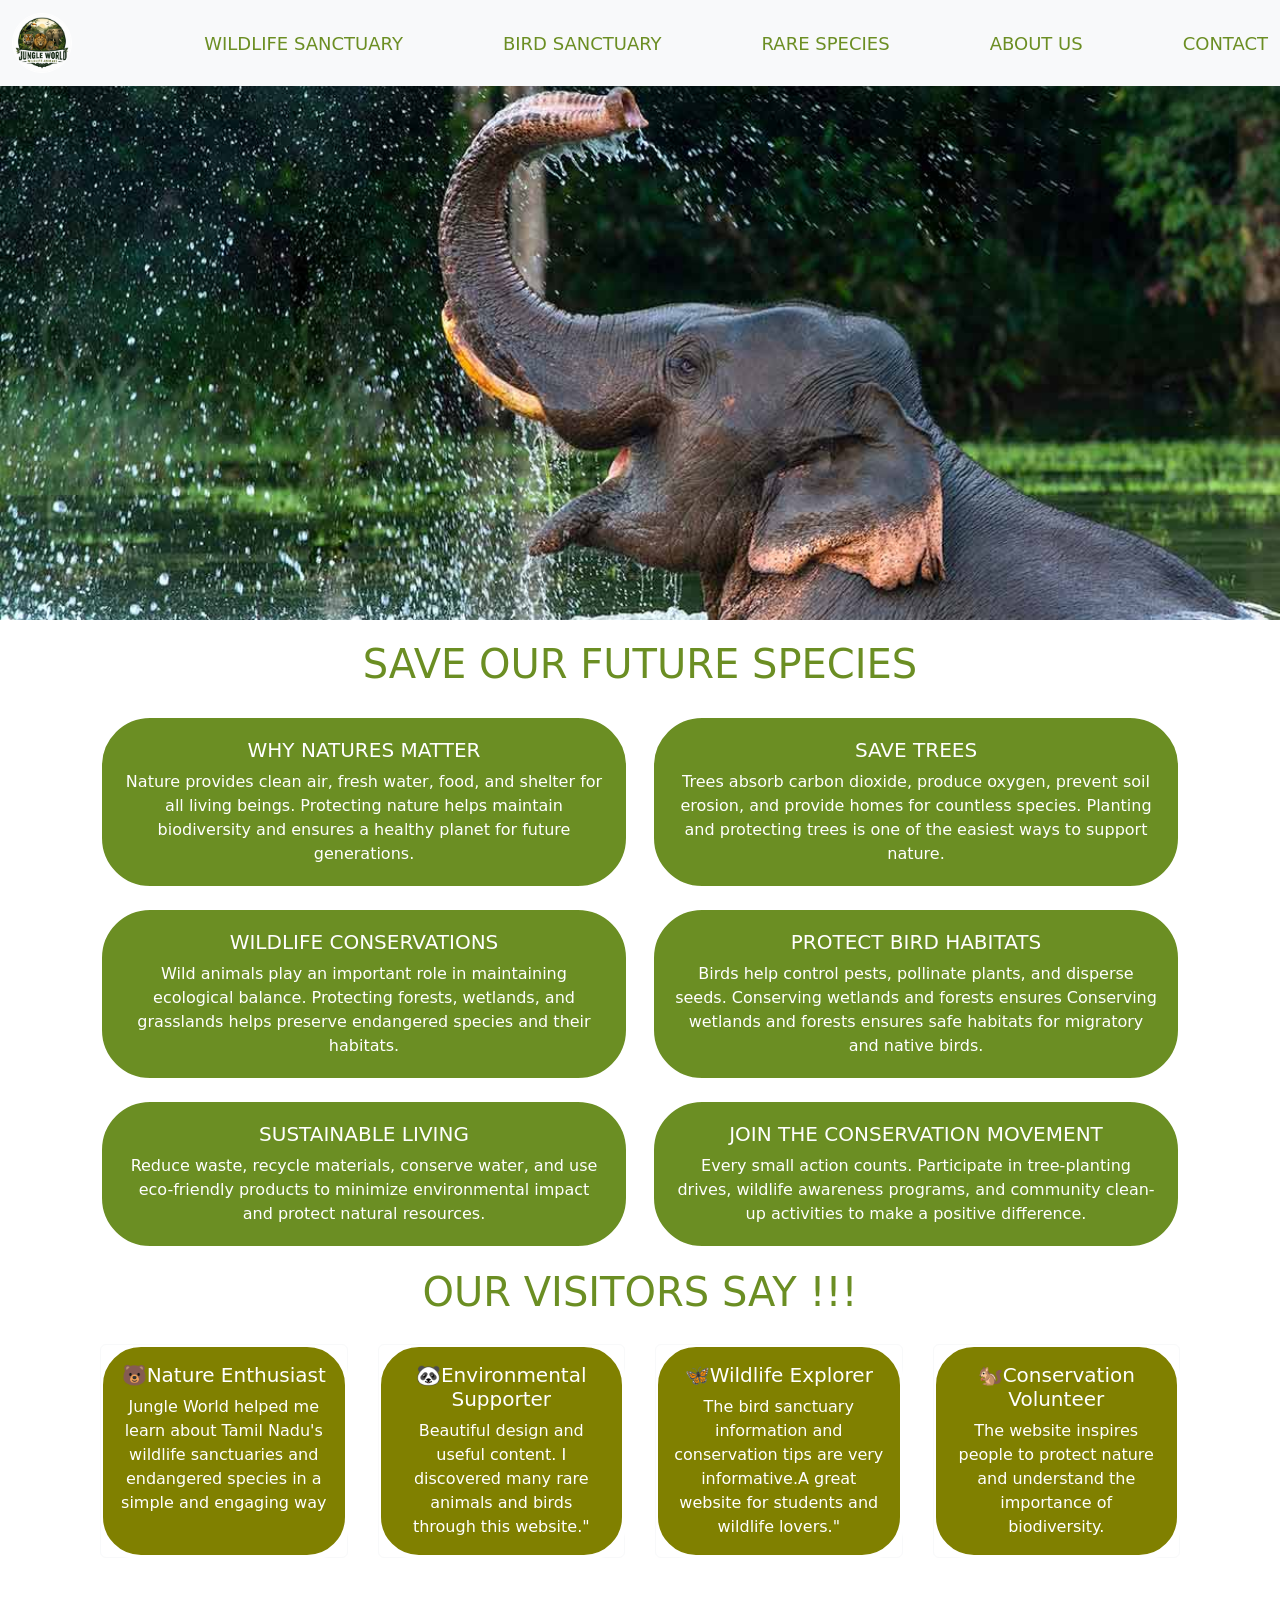
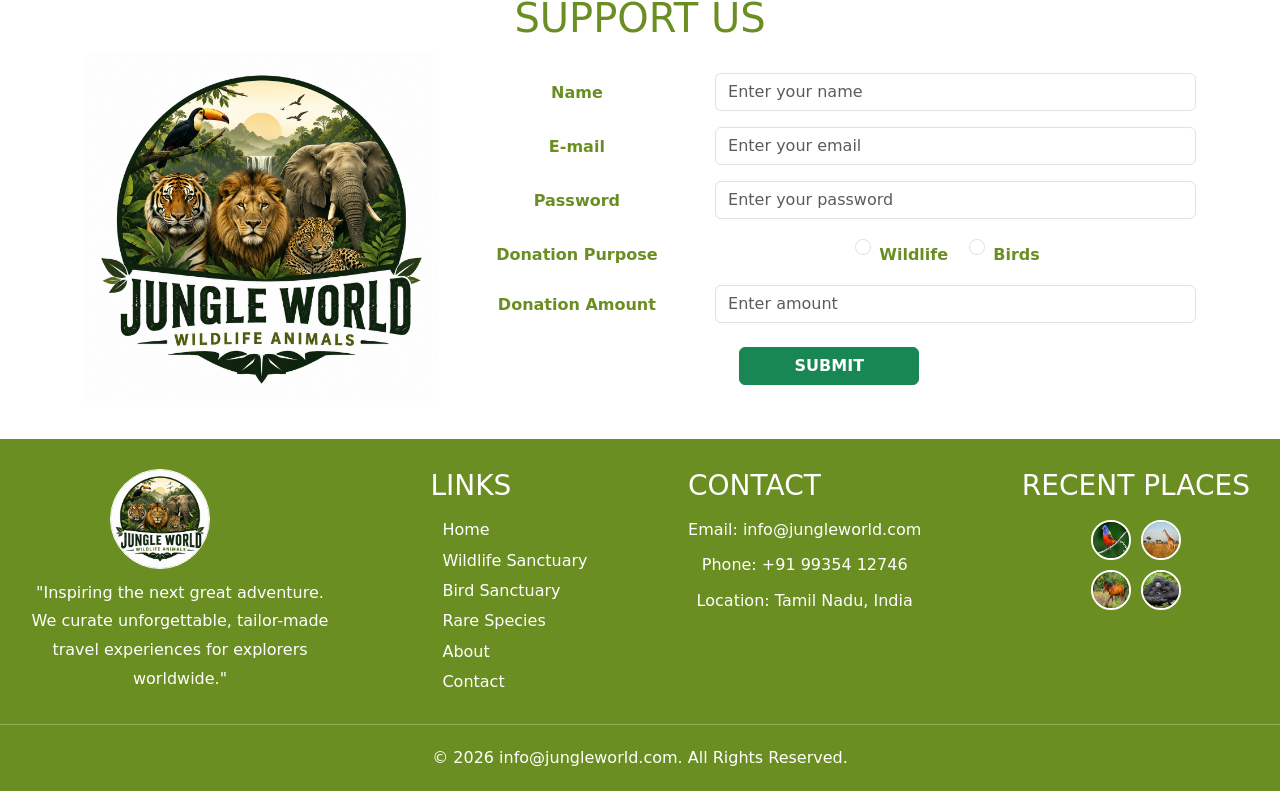
==== commit 297d502b: "changes" ====
--- a/about.html
+++ b/about.html
@@ -13,37 +13,101 @@
 <body>
 
     <!--Navbar-->
-    <nav class="navbar bg-body-tertiary fixed-top">
-        <div class="container-fluid">
-            <a class="navbar-brand" href="./index.html"><img src="./images/logo.png" alt="img" height="60px"
-                    width="60px"></a>
-
-            <div class="offcanvas-body">
-                <div class="mennu">
-                    <ul>
-                        <a href="./wild.html">
-                            <li class="nav-item">Wildlife Sanctuary</li>
-                        </a>
-                        <a href="./birds.html">
-                            <li class="nav-item">Bird Sanctuary</li>
-                        </a>
-                        <a href="./rare.html">
-                            <li class="nav-item">Rare Species</li>
-                        </a>
-                        <a href="./about.html">
-                            <li class="nav-item">About Us</li>
-                        </a>
-                        <a href="./contact.html">
-                            <li class="nav-item">Contact</li>
-                        </a>
-
-                    </ul>
-                </div>
-
-
-            </div>
-
-        </div>
+  <nav class="navbar bg-body-tertiary fixed-top">
+  <div class="container-fluid">
+
+    <!-- Logo -->
+    <a class="navbar-brand" href="./index.html">
+      <img
+        src="./images/logo.png"
+        alt="Logo"
+        height="60"
+        width="60"
+      />
+    </a>
+
+    <!-- Hamburger button - visible on mobile/tablet -->
+    <button
+      class="navbar-toggler"
+      type="button"
+      data-bs-toggle="offcanvas"
+      data-bs-target="#mobileMenu"
+      aria-controls="mobileMenu"
+    >
+      <span class="navbar-toggler-icon"></span>
+    </button>
+
+    <!-- Offcanvas Menu -->
+    <div
+      class="offcanvas offcanvas-end"
+      tabindex="-1"
+      id="mobileMenu"
+      aria-labelledby="mobileMenuLabel"
+    >
+
+      <div class="offcanvas-header">
+        <h5 class="offcanvas-title" id="mobileMenuLabel">
+          Wildlife
+        </h5>
+
+        <button
+          type="button"
+          class="btn-close"
+          data-bs-dismiss="offcanvas"
+          aria-label="Close"
+        ></button>
+      </div>
+
+      <div class="offcanvas-body">
+        <ul class="navbar-nav">
+
+          <li class="nav-item">
+            <a class="nav-link" href="./wild.html">
+              Wildlife Sanctuary
+            </a>
+          </li>
+
+          <li class="nav-item">
+            <a class="nav-link" href="./birds.html">
+              Bird Sanctuary
+            </a>
+          </li>
+
+          <li class="nav-item">
+            <a class="nav-link" href="./rare.html">
+              Rare Species
+            </a>
+          </li>
+
+          <li class="nav-item">
+            <a class="nav-link" href="./about.html">
+              About Us
+            </a>
+          </li>
+
+          <li class="nav-item">
+            <a class="nav-link" href="./contact.html">
+              Contact
+            </a>
+          </li>
+
+        </ul>
+      </div>
+
+    </div>
+
+    <!-- Desktop menu -->
+    <div class="desktop-menu">
+      <ul>
+        <li><a href="./wild.html">Wildlife Sanctuary</a></li>
+        <li><a href="./birds.html">Bird Sanctuary</a></li>
+        <li><a href="./rare.html">Rare Species</a></li>
+        <li><a href="./about.html">About Us</a></li>
+        <li><a href="./contact.html">Contact</a></li>
+      </ul>
+    </div>
+
+  </div>
     </nav>
 
     <!--carousel-->
--- a/style.css
+++ b/style.css
@@ -11,6 +11,11 @@
 }
 
 #offcanvasNavbarLabel {
+    color: olive !important;
+    text-transform: uppercase;
+}
+
+.offcanvas-title {
     color: olive !important;
     text-transform: uppercase;
 }
@@ -26,6 +31,48 @@
     text-decoration: none;
     color: olivedrab;
     text-transform: uppercase;
+
+}
+
+/* Desktop menu */
+.desktop-menu {
+  display: block;
+}
+
+.desktop-menu ul {
+  display: flex;
+  gap: 100px;
+  list-style: none;
+  margin: 0;
+  padding: 0;
+}
+
+.desktop-menu a {
+  text-decoration: none;
+  color: olivedrab;
+  font-weight: 500;
+  font-size: large;
+  text-transform: uppercase;
+}
+
+/* Hide hamburger on desktop */
+.navbar-toggler {
+  display: none;
+}
+
+
+/* Tablet and mobile */
+@media (max-width: 991px) {
+
+  /* Hide desktop menu */
+  .desktop-menu {
+    display: none;
+  }
+
+  /* Show hamburger */
+  .navbar-toggler {
+    display: block;
+  }
 
 }
 
